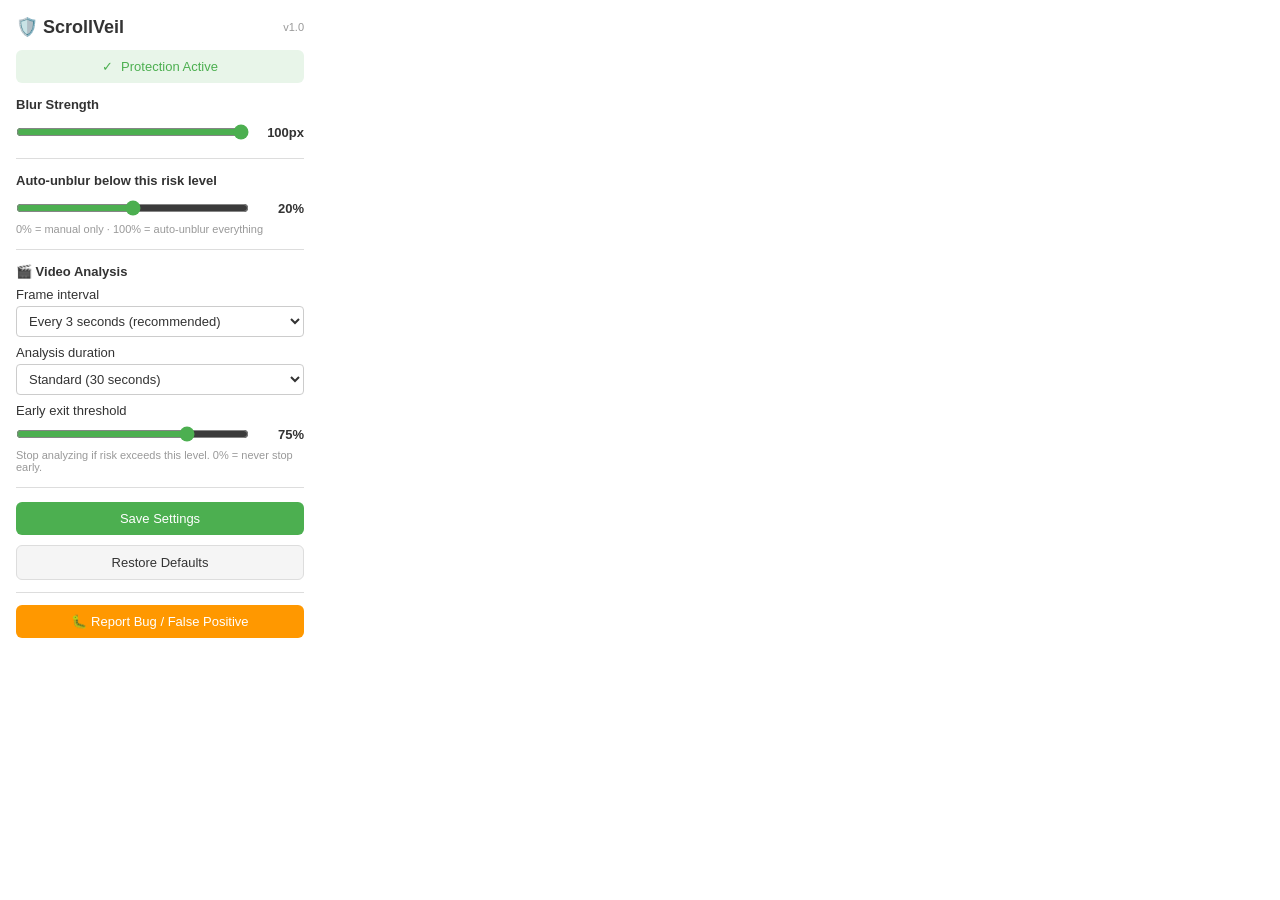
==== popup.html @ 8fd9f08c "Add screenshot gallery with 12 screenshots" ====
<!DOCTYPE html>
<!--
  ScrollVeil Popup Interface
  Copyright © 2025 Michael Arold. All Rights Reserved.

  This software is proprietary and confidential. Unauthorized copying, modification,
  distribution, or use of this software, via any medium, is strictly prohibited.
-->
<html>
<head>
  <meta charset="UTF-8">
  <style>
    /* ═══ CSS Custom Properties for Theming ═══ */
    :root {
      --bg-primary: #ffffff;
      --bg-secondary: #f5f5f5;
      --bg-status: #e8f5e9;
      --text-primary: #333333;
      --text-secondary: #666666;
      --text-muted: #999999;
      --border-color: #dddddd;
      --input-bg: #ffffff;
      --input-border: #cccccc;
      --btn-primary-bg: #4CAF50;
      --btn-primary-hover: #45a049;
      --btn-secondary-bg: #f5f5f5;
      --btn-secondary-hover: #e8e8e8;
      --btn-secondary-text: #333333;
      --btn-danger-bg: #ff5252;
      --btn-danger-hover: #e04848;
      --btn-report-bg: #FF9800;
      --btn-report-hover: #F57C00;
      --shadow-light: rgba(0,0,0,0.08);
      --slider-track: #ddd;
      --slider-thumb: #4CAF50;
    }

    @media (prefers-color-scheme: dark) {
      :root {
        --bg-primary: #1a1a2e;
        --bg-secondary: #16213e;
        --bg-status: #1b3a26;
        --text-primary: #e0e0e0;
        --text-secondary: #aaaaaa;
        --text-muted: #777777;
        --border-color: #333355;
        --input-bg: #16213e;
        --input-border: #444466;
        --btn-primary-bg: #4CAF50;
        --btn-primary-hover: #66BB6A;
        --btn-secondary-bg: #2a2a4a;
        --btn-secondary-hover: #3a3a5a;
        --btn-secondary-text: #cccccc;
        --btn-danger-bg: #ff5252;
        --btn-danger-hover: #ff6e6e;
        --btn-report-bg: #FF9800;
        --btn-report-hover: #FFB74D;
        --shadow-light: rgba(0,0,0,0.3);
        --slider-track: #444466;
        --slider-thumb: #66BB6A;
      }
    }

    /* ═══ Base Styles ═══ */
    * { box-sizing: border-box; }

    body {
      width: 320px;
      padding: 16px;
      font-family: -apple-system, BlinkMacSystemFont, 'Segoe UI', Arial, sans-serif;
      background: var(--bg-primary);
      color: var(--text-primary);
      margin: 0;
    }

    /* ═══ Header ═══ */
    .header {
      display: flex;
      align-items: center;
      justify-content: space-between;
      margin-bottom: 12px;
    }
    .header h1 {
      font-size: 18px;
      margin: 0;
      color: var(--text-primary);
    }
    .header .version {
      font-size: 11px;
      color: var(--text-muted);
    }

    /* ═══ Status Toggle Button ═══ */
    .status-toggle {
      display: flex;
      align-items: center;
      justify-content: center;
      gap: 8px;
      padding: 8px 12px;
      background: var(--bg-status);
      border-radius: 6px;
      margin-bottom: 14px;
      font-size: 13px;
      font-weight: 500;
      color: #4CAF50;
      text-align: center;
      cursor: pointer;
      border: 1px solid transparent;
      transition: all 0.2s ease;
      user-select: none;
    }
    .status-toggle:hover {
      border-color: #4CAF50;
    }
    .status-toggle.disabled {
      background: #3a1a1a;
      color: #ff5252;
      border-color: transparent;
    }
    .status-toggle.disabled:hover {
      border-color: #ff5252;
    }
    @media (prefers-color-scheme: light) {
      .status-toggle.disabled {
        background: #fce4e4;
      }
    }

    /* ═══ Section Styling ═══ */
    .section {
      margin-bottom: 14px;
      padding-bottom: 14px;
      border-bottom: 1px solid var(--border-color);
    }
    .section:last-of-type {
      border-bottom: none;
      margin-bottom: 10px;
    }
    .section-title {
      display: block;
      font-weight: 600;
      font-size: 13px;
      margin-bottom: 8px;
      color: var(--text-primary);
    }

    /* ═══ Labels & Inputs ═══ */
    label {
      display: block;
      font-size: 13px;
      color: var(--text-primary);
      margin-bottom: 4px;
    }
    .label-bold {
      font-weight: 600;
      margin-bottom: 8px;
    }
    .hint {
      font-size: 11px;
      color: var(--text-muted);
      margin-top: 3px;
    }

    /* Sliders */
    input[type="range"] {
      width: 100%;
      margin: 4px 0;
      accent-color: var(--slider-thumb);
    }

    /* Selects */
    select {
      width: 100%;
      padding: 6px 8px;
      border: 1px solid var(--input-border);
      border-radius: 4px;
      font-size: 13px;
      background: var(--input-bg);
      color: var(--text-primary);
    }

    /* Textareas */
    textarea {
      width: 100%;
      padding: 8px;
      border: 1px solid var(--input-border);
      border-radius: 4px;
      font-size: 12px;
      background: var(--input-bg);
      color: var(--text-primary);
      resize: vertical;
      font-family: inherit;
    }
    textarea::placeholder {
      color: var(--text-muted);
    }

    /* ═══ Buttons ═══ */
    .btn {
      width: 100%;
      padding: 9px 12px;
      border: none;
      border-radius: 6px;
      cursor: pointer;
      font-size: 13px;
      font-weight: 500;
      font-family: inherit;
      transition: background 0.15s;
    }
    .btn-primary {
      background: var(--btn-primary-bg);
      color: #ffffff;
    }
    .btn-primary:hover { background: var(--btn-primary-hover); }

    .btn-secondary {
      background: var(--btn-secondary-bg);
      color: var(--btn-secondary-text);
      border: 1px solid var(--border-color);
    }
    .btn-secondary:hover { background: var(--btn-secondary-hover); }

    .btn-report {
      background: var(--btn-report-bg);
      color: #ffffff;
    }
    .btn-report:hover { background: var(--btn-report-hover); }

    .btn-row {
      display: flex;
      gap: 8px;
      margin-top: 10px;
    }
    .btn-row .btn { flex: 1; }

    /* ═══ Report Form ═══ */
    .report-form {
      display: none;
      margin-top: 10px;
      padding: 10px;
      background: var(--bg-secondary);
      border-radius: 6px;
      border: 1px solid var(--border-color);
    }
    .report-form.open { display: block; }
    .report-form label { margin-top: 8px; }
    .report-type-row {
      display: flex;
      gap: 6px;
      margin-bottom: 8px;
    }
    .report-type-btn {
      flex: 1;
      padding: 6px 4px;
      font-size: 11px;
      border: 1px solid var(--border-color);
      border-radius: 4px;
      background: var(--bg-primary);
      color: var(--text-secondary);
      cursor: pointer;
      text-align: center;
      transition: all 0.15s;
    }
    .report-type-btn.active {
      background: var(--btn-report-bg);
      color: #fff;
      border-color: var(--btn-report-bg);
    }

    /* ═══ Slider with value display ═══ */
    .slider-row {
      display: flex;
      align-items: center;
      gap: 10px;
    }
    .slider-row input[type="range"] { flex: 1; }
    .slider-value {
      min-width: 45px;
      font-weight: 600;
      font-size: 13px;
      text-align: right;
    }
  </style>
</head>
<body>
  <!-- ═══ Header ═══ -->
  <div class="header">
    <h1>🛡️ ScrollVeil</h1>
    <span class="version">v1.0</span>
  </div>

  <div class="status-toggle" id="statusToggle">
    <span id="statusIcon">✓</span>
    <span id="statusText">Protection Active</span>
  </div>

  <!-- ═══ Blur Strength ═══ -->
  <div class="section">
    <label class="label-bold">Blur Strength</label>
    <div class="slider-row">
      <input type="range" id="blurStrength" min="1" max="100" value="100" step="1">
      <span class="slider-value" id="blurValue">100px</span>
    </div>
  </div>

  <!-- ═══ Auto-Unblur Threshold ═══ -->
  <div class="section">
    <label class="label-bold">Auto-unblur below this risk level</label>
    <div class="slider-row">
      <input type="range" id="autoUnblurSlider" min="0" max="100" step="5">
      <span class="slider-value" id="autoValue">20%</span>
    </div>
    <div class="hint">0% = manual only · 100% = auto-unblur everything</div>
  </div>

  <!-- ═══ Video Analysis Settings ═══ -->
  <div class="section">
    <label class="label-bold">🎬 Video Analysis</label>

    <label for="videoInterval" style="margin-top:6px;">Frame interval</label>
    <select id="videoInterval">
      <option value="1">Every 1 second (most accurate)</option>
      <option value="2">Every 2 seconds</option>
      <option value="3" selected>Every 3 seconds (recommended)</option>
      <option value="5">Every 5 seconds (fastest)</option>
    </select>

    <label for="videoDuration" style="margin-top:8px;">Analysis duration</label>
    <select id="videoDuration">
      <option value="10">Quick (10 seconds)</option>
      <option value="30" selected>Standard (30 seconds)</option>
      <option value="60">Thorough (60 seconds)</option>
      <option value="0">Full video</option>
    </select>

    <label for="earlyExitSlider" style="margin-top:8px;">
      Early exit threshold
    </label>
    <div class="slider-row">
      <input type="range" id="earlyExitSlider" min="0" max="100" value="75" step="5">
      <span class="slider-value" id="earlyExitValue">75%</span>
    </div>
    <div class="hint">Stop analyzing if risk exceeds this level. 0% = never stop early.</div>
  </div>

  <!-- ═══ Action Buttons ═══ -->
  <div class="btn-row">
    <button class="btn btn-primary" id="saveBtn">Save Settings</button>
  </div>
  <div class="btn-row">
    <button class="btn btn-secondary" id="restoreBtn">Restore Defaults</button>
  </div>

  <!-- ═══ Report Bug Section ═══ -->
  <div style="margin-top: 12px; padding-top: 12px; border-top: 1px solid var(--border-color);">
    <button class="btn btn-report" id="reportToggleBtn">🐛 Report Bug / False Positive</button>

    <div class="report-form" id="reportForm">
      <label class="label-bold" style="margin-top:0;">What kind of report?</label>
      <div class="report-type-row">
        <button class="report-type-btn active" data-type="false-positive">False Positive</button>
        <button class="report-type-btn" data-type="false-negative">False Negative</button>
        <button class="report-type-btn" data-type="bug">Bug</button>
      </div>

      <label>Page URL</label>
      <input type="text" id="reportUrl" readonly
        style="width:100%; padding:6px 8px; border:1px solid var(--input-border);
        border-radius:4px; font-size:12px; background:var(--bg-secondary);
        color:var(--text-secondary); margin-bottom:6px;">

      <label>Description (optional)</label>
      <textarea id="reportDescription" rows="3"
        placeholder="Describe what happened... e.g. 'This image was blurred but it's just a landscape photo'"></textarea>

      <label style="margin-top:6px;">Detection details</label>
      <textarea id="reportDetails" rows="3" readonly
        style="font-size:11px; background:var(--bg-secondary); color:var(--text-muted);"></textarea>

      <div class="btn-row" style="margin-top:8px;">
        <button class="btn btn-secondary" id="reportCancelBtn">Cancel</button>
        <button class="btn btn-report" id="reportSendBtn">Send Report</button>
      </div>
    </div>
  </div>

  <script src="popup.js"></script>
</body>
</html>
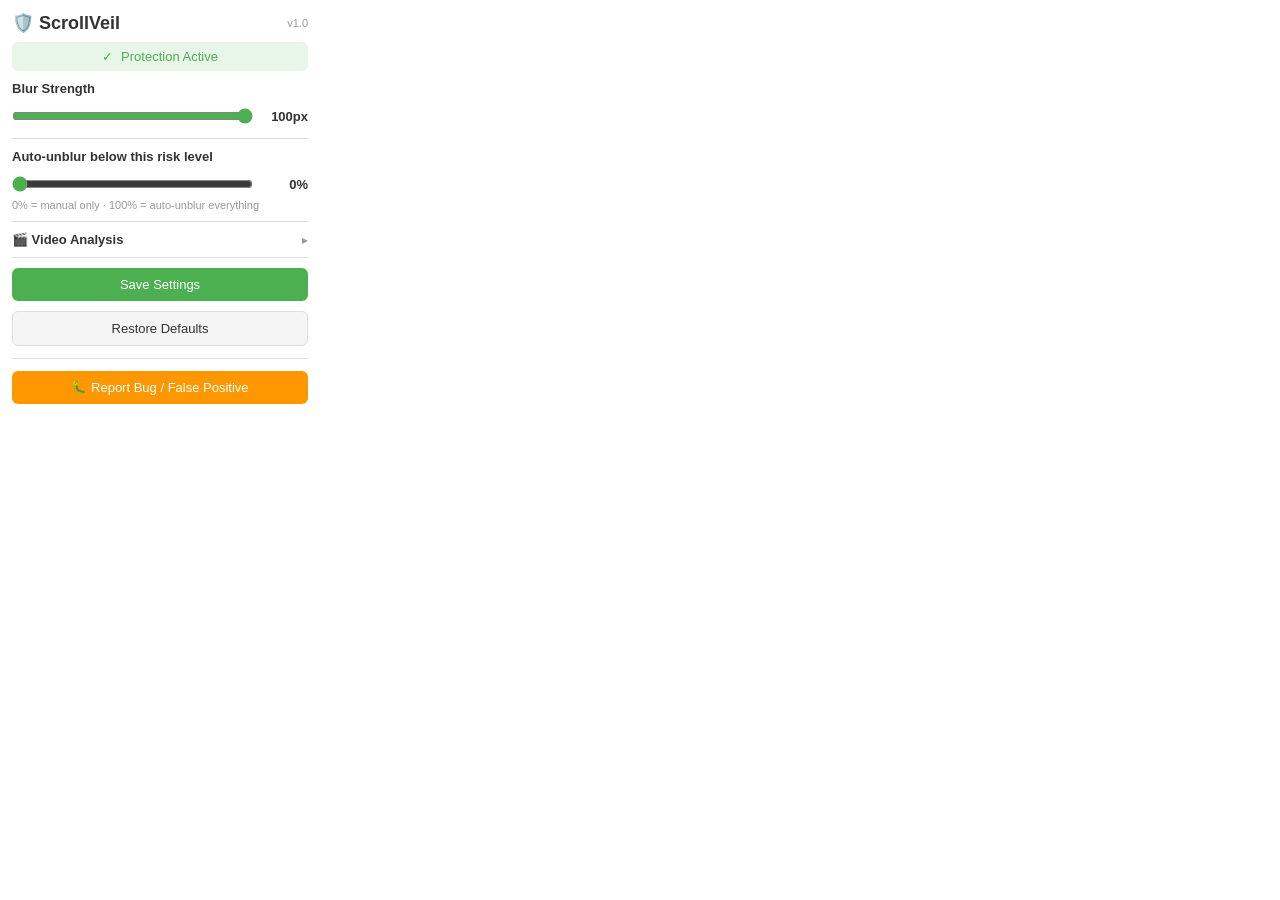
==== commit 65c17d5c: "Website: remove account refs, auto-unblur as default, model names" ====
--- a/popup.html
+++ b/popup.html
@@ -66,7 +66,7 @@
 
     body {
       width: 320px;
-      padding: 16px;
+      padding: 12px;
       font-family: -apple-system, BlinkMacSystemFont, 'Segoe UI', Arial, sans-serif;
       background: var(--bg-primary);
       color: var(--text-primary);
@@ -78,7 +78,7 @@
       display: flex;
       align-items: center;
       justify-content: space-between;
-      margin-bottom: 12px;
+      margin-bottom: 8px;
     }
     .header h1 {
       font-size: 18px;
@@ -96,10 +96,10 @@
       align-items: center;
       justify-content: center;
       gap: 8px;
-      padding: 8px 12px;
+      padding: 6px 10px;
       background: var(--bg-status);
       border-radius: 6px;
-      margin-bottom: 14px;
+      margin-bottom: 10px;
       font-size: 13px;
       font-weight: 500;
       color: #4CAF50;
@@ -128,13 +128,13 @@
 
     /* ═══ Section Styling ═══ */
     .section {
-      margin-bottom: 14px;
-      padding-bottom: 14px;
+      margin-bottom: 10px;
+      padding-bottom: 10px;
       border-bottom: 1px solid var(--border-color);
     }
     .section:last-of-type {
       border-bottom: none;
-      margin-bottom: 10px;
+      margin-bottom: 6px;
     }
     .section-title {
       display: block;
@@ -280,6 +280,33 @@
       font-size: 13px;
       text-align: right;
     }
+
+    /* ═══ Collapsible Section ═══ */
+    .section-toggle {
+      display: flex;
+      align-items: center;
+      justify-content: space-between;
+      cursor: pointer;
+      user-select: none;
+    }
+    .section-toggle:hover {
+      opacity: 0.8;
+    }
+    .toggle-arrow {
+      font-size: 12px;
+      color: var(--text-muted);
+      transition: transform 0.2s ease;
+    }
+    .toggle-arrow.open {
+      transform: rotate(90deg);
+    }
+    .collapsible-content {
+      display: none;
+      margin-top: 6px;
+    }
+    .collapsible-content.open {
+      display: block;
+    }
   </style>
 </head>
 <body>
@@ -307,15 +334,19 @@
   <div class="section">
     <label class="label-bold">Auto-unblur below this risk level</label>
     <div class="slider-row">
-      <input type="range" id="autoUnblurSlider" min="0" max="100" step="5">
-      <span class="slider-value" id="autoValue">20%</span>
+      <input type="range" id="autoUnblurSlider" min="0" max="100" step="5" value="0">
+      <span class="slider-value" id="autoValue">0%</span>
     </div>
     <div class="hint">0% = manual only · 100% = auto-unblur everything</div>
   </div>
 
   <!-- ═══ Video Analysis Settings ═══ -->
   <div class="section">
-    <label class="label-bold">🎬 Video Analysis</label>
+    <div class="section-toggle" id="videoToggle">
+      <label class="label-bold" style="margin-bottom:0; cursor:pointer;">🎬 Video Analysis</label>
+      <span class="toggle-arrow" id="videoArrow">▸</span>
+    </div>
+    <div class="collapsible-content" id="videoContent">
 
     <label for="videoInterval" style="margin-top:6px;">Frame interval</label>
     <select id="videoInterval">
@@ -341,6 +372,8 @@
       <span class="slider-value" id="earlyExitValue">75%</span>
     </div>
     <div class="hint">Stop analyzing if risk exceeds this level. 0% = never stop early.</div>
+
+    </div><!-- end collapsible-content -->
   </div>
 
   <!-- ═══ Action Buttons ═══ -->
